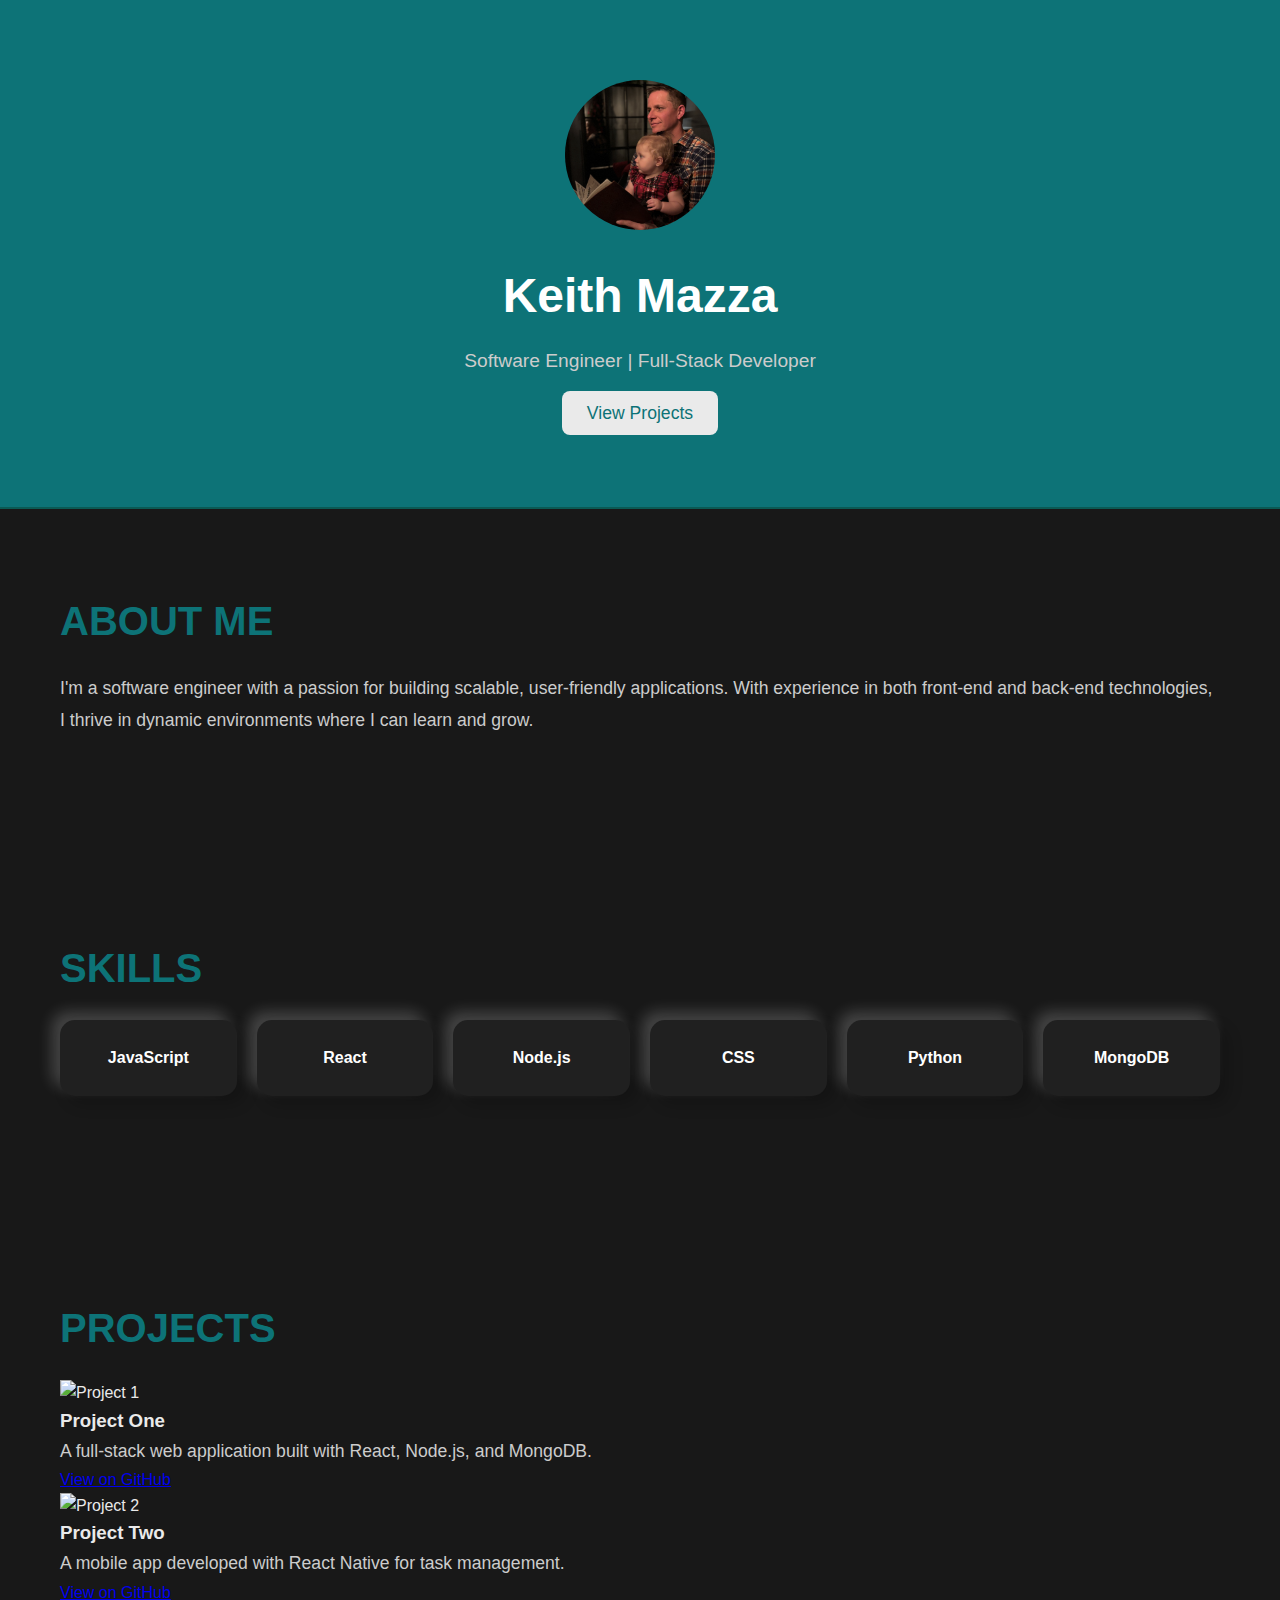
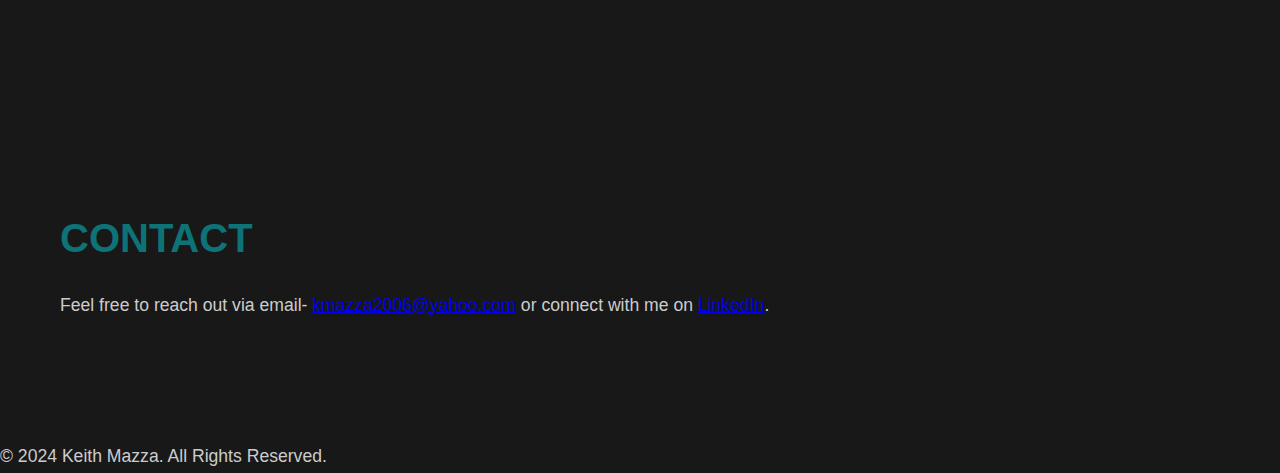
==== index.html @ c9e20793 "update" ====
<!DOCTYPE html>
<html lang="en">
<head>
  <meta charset="UTF-8">
  <meta name="viewport" content="width=device-width, initial-scale=1.0">
  <title>Keith Mazza- Software Engineer Portfolio</title>
  <link rel="stylesheet" href="styles.css">
</head>
<body>
  <!-- Header Section -->
  <header>
    <div class="container">
      <img src="mikayla and I.jpg" alt="Profile Picture" class="profile-pic">
      <h1>Keith Mazza</h1>
      <p class="tagline">Software Engineer | Full-Stack Developer</p>
      <a href="#projects" class="cta-button">View Projects</a>
    </div>
  </header>

  <!-- About Section -->
  <section id="about" class="section">
    <div class="container">
      <h2>About Me</h2>
      <p>I'm a software engineer with a passion for building scalable, user-friendly applications. With experience in both front-end and back-end technologies, I thrive in dynamic environments where I can learn and grow.</p>
    </div>
  </section>

  <!-- Skills Section -->
  <section id="skills" class="section">
    <div class="container">
      <h2>Skills</h2>
      <div class="skills-grid">
        <div class="skill">JavaScript</div>
        <div class="skill">React</div>
        <div class="skill">Node.js</div>
        <div class="skill">CSS</div>
        <div class="skill">Python</div>
        <div class="skill">MongoDB</div>
      </div>
    </div>
  </section>

  <!-- Projects Section -->
  <section id="projects" class="section">
    <div class="container">
      <h2>Projects</h2>
      <div class="projects-grid">
        <!-- Project 1 -->
        <div class="project-card">
          <img src="images/project1.jpg" alt="Project 1">
          <h3>Project One</h3>
          <p>A full-stack web application built with React, Node.js, and MongoDB.</p>
          <a href="https://github.com/kmazza-hub/se_project_spots" target="_blank">View on GitHub</a>
        </div>
        <!-- Project 2 -->
        <div class="project-card">
          <img src="images/project2.jpg" alt="Project 2">
          <h3>Project Two</h3>
          <p>A mobile app developed with React Native for task management.</p>
          <a href="https://github.com/kmazza-hub/se_project_coffeeshop" target="_blank">View on GitHub</a>
        </div>
      </div>
    </div>
  </section>

  <!-- Contact Section -->
  <section id="contact" class="section">
    <div class="container">
      <h2>Contact</h2>
      <p>Feel free to reach out via email- <a href="mailto:kmazza2006@yahoo.com">kmazza2006@yahoo.com</a> or connect with me on <a href="https://www.linkedin.com/in/keith-mazza" target="_blank">LinkedIn</a>.</p>
    </div>
  </section>

  <!-- Footer -->
  <footer>
    <p>&copy; 2024 Keith Mazza. All Rights Reserved.</p>
  </footer>
</body>
</html>
---- styles.css ----
/* General Reset */
* {
    margin: 0;
    padding: 0;
    box-sizing: border-box;
  }
  
  body {
    font-family: 'Roboto', sans-serif;
    background: #181818; /* Deep grayish black background */
    color: #eaeaea; /* Light gray text for contrast */
    line-height: 1.6;
  }
  
  /* Container for consistent layout */
  .container {
    width: 100%;
    max-width: 1200px;
    margin: 0 auto;
    padding: 0 20px;
  }
  
  /* Header Section */
  header {
    text-align: center;
    background-color: #0d7377; /* Cool teal for tech feel */
    color: white;
    padding: 80px 0;
    border-bottom: 2px solid #0a5a54;
  }
  
  header .profile-pic {
    border-radius: 50%;
    width: 150px;
    height: 150px;
    object-fit: cover;
    margin-bottom: 20px;
    transition: transform 0.3s ease;
  }
  
  header h1 {
    font-size: 3rem;
    margin-bottom: 10px;
    font-weight: bold;
  }
  
  header .tagline {
    font-size: 1.2rem;
    margin-bottom: 20px;
  }
  
  header .cta-button {
    padding: 12px 25px;
    background-color: #eaeaea;
    color: #0d7377; /* Cool teal text */
    font-size: 1.1rem;
    text-decoration: none;
    border-radius: 8px;
    transition: background-color 0.3s, transform 0.3s;
  }
  
  header .cta-button:hover {
    background-color: #0d7377;
    color: white;
    transform: scale(1.1); /* Slightly grows on hover */
  }
  
  /* Section Styles */
  .section {
    padding: 80px 0;
    background-color: #181818; /* Dark background */
    margin-bottom: 40px;
  }
  
  h2 {
    font-size: 2.5rem;
    margin-bottom: 20px;
    color: #0d7377; /* Teal accent for headings */
    text-transform: uppercase;
    font-weight: 700;
  }
  
  p {
    font-size: 1.1rem;
    line-height: 1.8;
    color: #ccc; /* Light grey text */
  }
  
  /* Skills Grid with neumorphism effect */
  .skills-grid {
    display: grid;
    grid-template-columns: repeat(auto-fill, minmax(150px, 1fr));
    gap: 20px;
  }
  
  .skill {
    background-color: #202020; /* Dark grey background */
    color: white;
    padding: 25px;
    text-align: center;
    border-radius: 15px;
    box-shadow: 8px 8px 15px rgba(0, 0, 0, 0.2), -8px -8px 15px rgba(255, 255, 255, 0.2); /* Neumorphism effect */
    font-weight: bold;
    transition: all 0.3s ease;
  }
  
  .skill:hover {
    transform: translateY(-10px);
    box-shadow: 12px 12px 20px rgba(0, 0, 0, 0.2), -12px -12px 20px rgba(255, 255, 255, 0.2); /* Raised effect */
  }
  
  /* Projects Grid with subtle shadow and transition */
  .projects-grid {
    display: grid;
  }
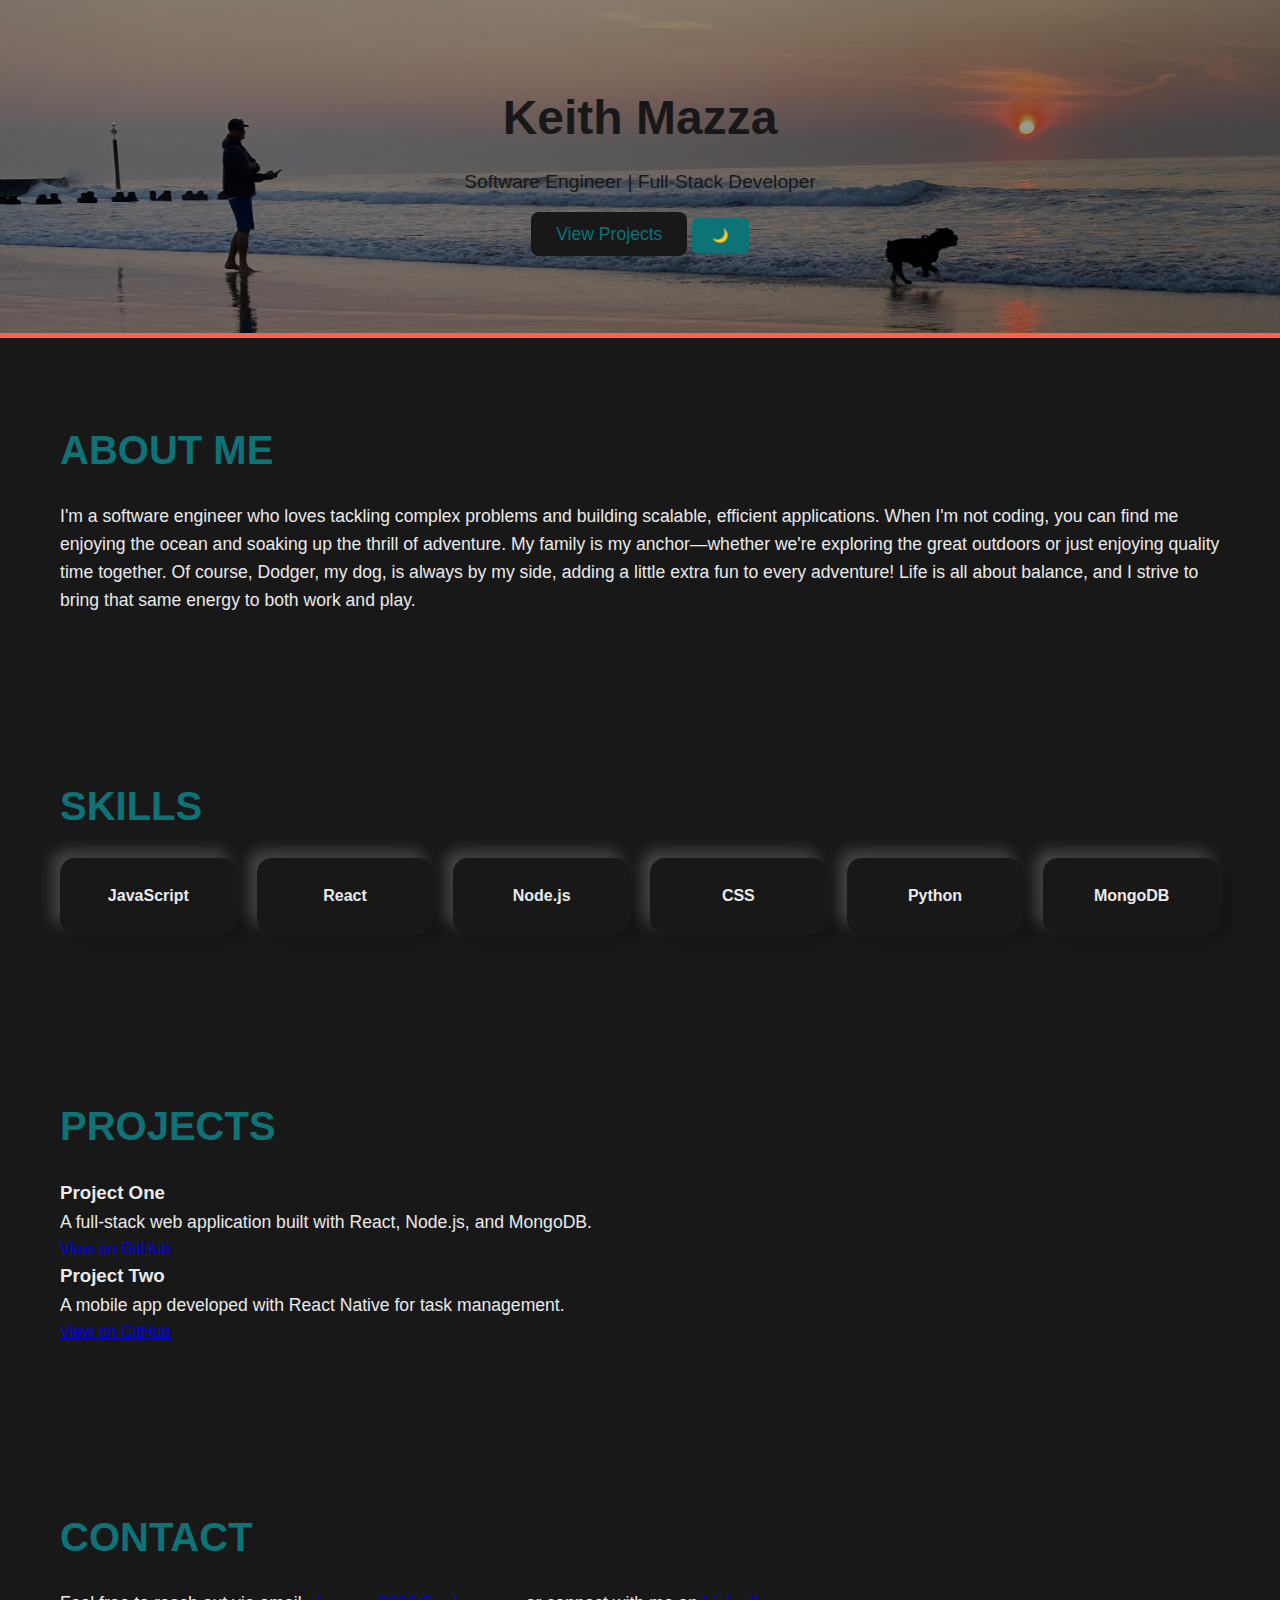
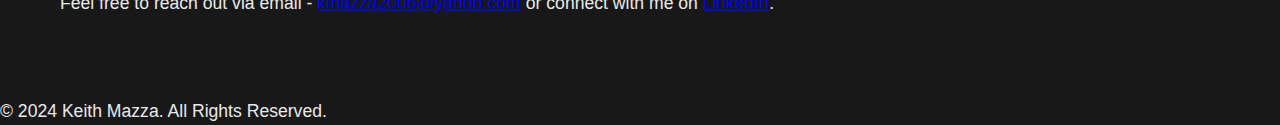
==== commit 40d5ccfa: "updated profile" ====
--- a/index.html
+++ b/index.html
@@ -1,79 +1,103 @@
 <!DOCTYPE html>
 <html lang="en">
-<head>
-  <meta charset="UTF-8">
-  <meta name="viewport" content="width=device-width, initial-scale=1.0">
-  <title>Keith Mazza- Software Engineer Portfolio</title>
-  <link rel="stylesheet" href="styles.css">
-</head>
-<body>
-  <!-- Header Section -->
-  <header>
-    <div class="container">
-      <img src="mikayla and I.jpg" alt="Profile Picture" class="profile-pic">
-      <h1>Keith Mazza</h1>
-      <p class="tagline">Software Engineer | Full-Stack Developer</p>
-      <a href="#projects" class="cta-button">View Projects</a>
-    </div>
-  </header>
+  <head>
+    <meta charset="UTF-8" />
+    <meta name="viewport" content="width=device-width, initial-scale=1.0" />
+    <title>Keith Mazza - Software Engineer Portfolio</title>
+    <link rel="stylesheet" href="styles.css" />
+  </head>
+  <body class="dark-theme">
+    <!-- Header Section -->
+    <header>
+      <div class="container">
+        <h1>Keith Mazza</h1>
+        <p class="tagline">Software Engineer | Full-Stack Developer</p>
+        <a href="#projects" class="cta-button">View Projects</a>
+        <button id="theme-toggle" class="theme-toggle">🌙</button>
+      </div>
+    </header>
 
-  <!-- About Section -->
-  <section id="about" class="section">
-    <div class="container">
-      <h2>About Me</h2>
-      <p>I'm a software engineer with a passion for building scalable, user-friendly applications. With experience in both front-end and back-end technologies, I thrive in dynamic environments where I can learn and grow.</p>
-    </div>
-  </section>
+    <!-- About Section -->
+    <section id="about" class="section">
+      <div class="container">
+        <h2>About Me</h2>
+        <p>
+          I'm a software engineer who loves tackling complex problems and
+          building scalable, efficient applications. When I'm not coding, you
+          can find me enjoying the ocean and soaking up the thrill of adventure.
+          My family is my anchor—whether we're exploring the great outdoors or
+          just enjoying quality time together. Of course, Dodger, my dog, is
+          always by my side, adding a little extra fun to every adventure! Life
+          is all about balance, and I strive to bring that same energy to both
+          work and play.
+        </p>
+      </div>
+    </section>
 
-  <!-- Skills Section -->
-  <section id="skills" class="section">
-    <div class="container">
-      <h2>Skills</h2>
-      <div class="skills-grid">
-        <div class="skill">JavaScript</div>
-        <div class="skill">React</div>
-        <div class="skill">Node.js</div>
-        <div class="skill">CSS</div>
-        <div class="skill">Python</div>
-        <div class="skill">MongoDB</div>
-      </div>
-    </div>
-  </section>
-
-  <!-- Projects Section -->
-  <section id="projects" class="section">
-    <div class="container">
-      <h2>Projects</h2>
-      <div class="projects-grid">
-        <!-- Project 1 -->
-        <div class="project-card">
-          <img src="images/project1.jpg" alt="Project 1">
-          <h3>Project One</h3>
-          <p>A full-stack web application built with React, Node.js, and MongoDB.</p>
-          <a href="https://github.com/kmazza-hub/se_project_spots" target="_blank">View on GitHub</a>
-        </div>
-        <!-- Project 2 -->
-        <div class="project-card">
-          <img src="images/project2.jpg" alt="Project 2">
-          <h3>Project Two</h3>
-          <p>A mobile app developed with React Native for task management.</p>
-          <a href="https://github.com/kmazza-hub/se_project_coffeeshop" target="_blank">View on GitHub</a>
+    <!-- Skills Section -->
+    <section id="skills" class="section">
+      <div class="container">
+        <h2>Skills</h2>
+        <div class="skills-grid">
+          <div class="skill">JavaScript</div>
+          <div class="skill">React</div>
+          <div class="skill">Node.js</div>
+          <div class="skill">CSS</div>
+          <div class="skill">Python</div>
+          <div class="skill">MongoDB</div>
         </div>
       </div>
-    </div>
-  </section>
+    </section>
 
-  <!-- Contact Section -->
-  <section id="contact" class="section">
-    <div class="container">
-      <h2>Contact</h2>
-      <p>Feel free to reach out via email- <a href="mailto:kmazza2006@yahoo.com">kmazza2006@yahoo.com</a> or connect with me on <a href="https://www.linkedin.com/in/keith-mazza" target="_blank">LinkedIn</a>.</p>
-    </div>
-  </section>
+    <!-- Projects Section -->
+    <section id="projects" class="section">
+      <div class="container">
+        <h2>Projects</h2>
+        <div class="projects-grid">
+          <div class="project-card">
+            <h3>Project One</h3>
+            <p>
+              A full-stack web application built with React, Node.js, and
+              MongoDB.
+            </p>
+            <a
+              href="https://github.com/kmazza-hub/se_project_spots"
+              target="_blank"
+              >View on GitHub</a
+            >
+          </div>
+          <div class="project-card">
+            <h3>Project Two</h3>
+            <p>A mobile app developed with React Native for task management.</p>
+            <a
+              href="https://github.com/kmazza-hub/se_project_coffeeshop"
+              target="_blank"
+              >View on GitHub</a
+            >
+          </div>
+        </div>
+      </div>
+    </section>
 
-  <!-- Footer -->
-  <footer>
-    <p>&copy; 2024 Keith Mazza. All Rights Reserved.</p>
-  </footer>
-</body>
+    <!-- Contact Section -->
+    <section id="contact" class="section">
+      <div class="container">
+        <h2>Contact</h2>
+        <p>
+          Feel free to reach out via email -
+          <a href="mailto:kmazza2006@yahoo.com">kmazza2006@yahoo.com</a> or
+          connect with me on
+          <a href="https://www.linkedin.com/in/keith-mazza" target="_blank"
+            >LinkedIn</a
+          >.
+        </p>
+      </div>
+    </section>
+
+    <!-- Footer -->
+    <footer>
+      <p>&copy; 2024 Keith Mazza. All Rights Reserved.</p>
+    </footer>
+    <script src="script.js"></script>
+  </body>
 </html>
--- a/styles.css
+++ b/styles.css
@@ -1,116 +1,149 @@
 /* General Reset */
 * {
-    margin: 0;
-    padding: 0;
-    box-sizing: border-box;
-  }
-  
-  body {
-    font-family: 'Roboto', sans-serif;
-    background: #181818; /* Deep grayish black background */
-    color: #eaeaea; /* Light gray text for contrast */
-    line-height: 1.6;
-  }
-  
-  /* Container for consistent layout */
-  .container {
-    width: 100%;
-    max-width: 1200px;
-    margin: 0 auto;
-    padding: 0 20px;
-  }
-  
-  /* Header Section */
-  header {
-    text-align: center;
-    background-color: #0d7377; /* Cool teal for tech feel */
-    color: white;
-    padding: 80px 0;
-    border-bottom: 2px solid #0a5a54;
-  }
-  
-  header .profile-pic {
-    border-radius: 50%;
-    width: 150px;
-    height: 150px;
-    object-fit: cover;
-    margin-bottom: 20px;
-    transition: transform 0.3s ease;
-  }
-  
-  header h1 {
-    font-size: 3rem;
-    margin-bottom: 10px;
-    font-weight: bold;
-  }
-  
-  header .tagline {
-    font-size: 1.2rem;
-    margin-bottom: 20px;
-  }
-  
-  header .cta-button {
-    padding: 12px 25px;
-    background-color: #eaeaea;
-    color: #0d7377; /* Cool teal text */
-    font-size: 1.1rem;
-    text-decoration: none;
-    border-radius: 8px;
-    transition: background-color 0.3s, transform 0.3s;
-  }
-  
-  header .cta-button:hover {
-    background-color: #0d7377;
-    color: white;
-    transform: scale(1.1); /* Slightly grows on hover */
-  }
-  
-  /* Section Styles */
-  .section {
-    padding: 80px 0;
-    background-color: #181818; /* Dark background */
-    margin-bottom: 40px;
-  }
-  
-  h2 {
-    font-size: 2.5rem;
-    margin-bottom: 20px;
-    color: #0d7377; /* Teal accent for headings */
-    text-transform: uppercase;
-    font-weight: 700;
-  }
-  
-  p {
-    font-size: 1.1rem;
-    line-height: 1.8;
-    color: #ccc; /* Light grey text */
-  }
-  
-  /* Skills Grid with neumorphism effect */
-  .skills-grid {
-    display: grid;
-    grid-template-columns: repeat(auto-fill, minmax(150px, 1fr));
-    gap: 20px;
-  }
-  
-  .skill {
-    background-color: #202020; /* Dark grey background */
-    color: white;
-    padding: 25px;
-    text-align: center;
-    border-radius: 15px;
-    box-shadow: 8px 8px 15px rgba(0, 0, 0, 0.2), -8px -8px 15px rgba(255, 255, 255, 0.2); /* Neumorphism effect */
-    font-weight: bold;
-    transition: all 0.3s ease;
-  }
-  
-  .skill:hover {
-    transform: translateY(-10px);
-    box-shadow: 12px 12px 20px rgba(0, 0, 0, 0.2), -12px -12px 20px rgba(255, 255, 255, 0.2); /* Raised effect */
-  }
-  
-  /* Projects Grid with subtle shadow and transition */
-  .projects-grid {
-    display: grid;
-  }
-  +  margin: 0;
+  padding: 0;
+  box-sizing: border-box;
+}
+
+body {
+  font-family: "Roboto", sans-serif;
+  background-color: var(--bg-color);
+  color: var(--text-color);
+  line-height: 1.6;
+}
+
+/* Theme Variables */
+.light-theme {
+  --bg-color: #ffffff;
+  --text-color: #000000;
+  --accent-color: #0d7377;
+  --secondary-color: #ffa500; /* Light orange accent */
+}
+
+.dark-theme {
+  --bg-color: #181818;
+  --text-color: #eaeaea;
+  --accent-color: #0d7377;
+  --secondary-color: #ff6347; /* Tomato color */
+}
+
+/* Container for consistent layout */
+.container {
+  width: 100%;
+  max-width: 1200px;
+  margin: 0 auto;
+  padding: 0 20px;
+}
+
+/* Header Section */
+header {
+  text-align: center;
+  color: var(--bg-color);
+  padding: 80px 0;
+  border-bottom: 5px solid var(--secondary-color);
+  background-image: url("assets/background.jpg"); /* Reference the background image */
+  background-size: cover; /* Make sure the image covers the header */
+  background-position: center center; /* Center the image */
+  position: relative;
+}
+
+header::before {
+  content: "";
+  position: absolute;
+  top: 0;
+  left: 0;
+  right: 0;
+  bottom: 0;
+  background-color: rgba(
+    0,
+    0,
+    0,
+    0.4
+  ); /* Dark overlay to improve text contrast */
+  z-index: 1;
+}
+
+header h1 {
+  font-size: 3rem;
+  margin-bottom: 10px;
+  z-index: 2;
+  position: relative;
+}
+
+header .tagline {
+  font-size: 1.2rem;
+  z-index: 2;
+  position: relative;
+}
+
+header .cta-button {
+  padding: 12px 25px;
+  background-color: var(--bg-color);
+  color: var(--accent-color);
+  font-size: 1.1rem;
+  text-decoration: none;
+  border-radius: 8px;
+  transition: background-color 0.3s, transform 0.3s;
+  z-index: 2;
+  position: relative;
+}
+
+header .cta-button:hover {
+  background-color: var(--accent-color);
+  color: var(--bg-color);
+}
+
+header .theme-toggle {
+  margin-top: 20px;
+  padding: 10px 20px;
+  background-color: var(--accent-color);
+  color: var(--bg-color);
+  border: none;
+  border-radius: 5px;
+  cursor: pointer;
+  z-index: 2;
+  position: relative;
+}
+
+header .theme-toggle:hover {
+  background-color: var(--bg-color);
+  color: var(--accent-color);
+}
+
+/* Section Styles */
+.section {
+  padding: 80px 0;
+}
+
+h2 {
+  font-size: 2.5rem;
+  margin-bottom: 20px;
+  color: var(--accent-color);
+  text-transform: uppercase;
+}
+
+p {
+  font-size: 1.1rem;
+}
+
+/* Skills Grid */
+.skills-grid {
+  display: grid;
+  grid-template-columns: repeat(auto-fill, minmax(150px, 1fr));
+  gap: 20px;
+}
+
+.skill {
+  background-color: var(--bg-color);
+  padding: 25px;
+  text-align: center;
+  border-radius: 15px;
+  font-weight: bold;
+  box-shadow: 8px 8px 15px rgba(0, 0, 0, 0.2),
+    -8px -8px 15px rgba(255, 255, 255, 0.2);
+}
+
+/* Projects Grid */
+.projects-grid {
+  display: grid;
+}
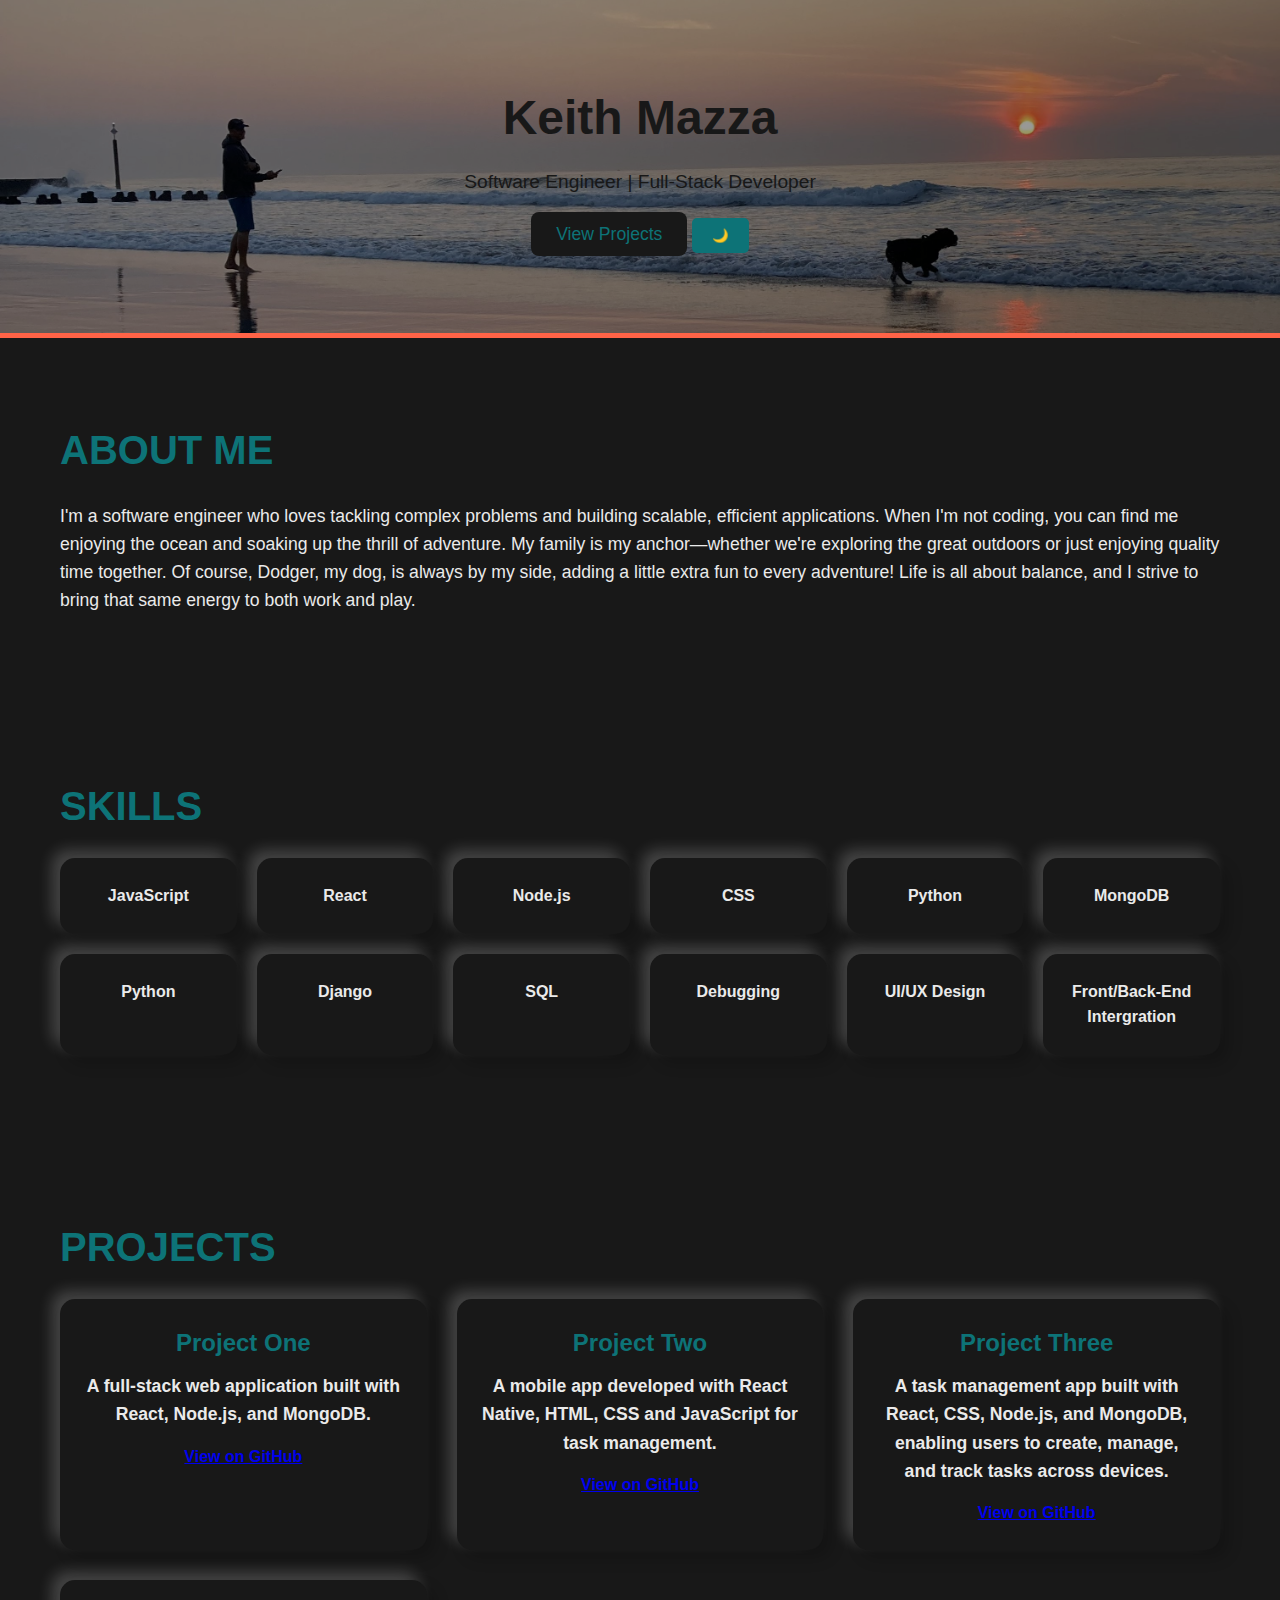
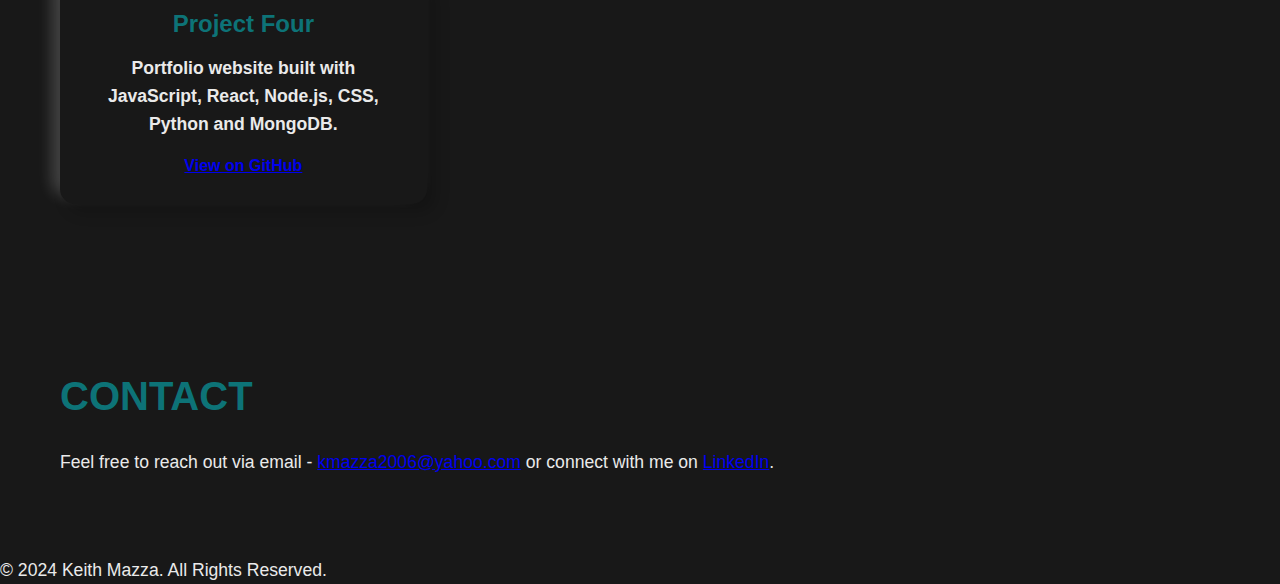
==== commit 052190fc: "updated portfolio" ====
--- a/index.html
+++ b/index.html
@@ -45,6 +45,12 @@
           <div class="skill">CSS</div>
           <div class="skill">Python</div>
           <div class="skill">MongoDB</div>
+          <div class="skill">Python</div>
+          <div class="skill">Django</div>
+          <div class="skill">SQL</div>
+          <div class="skill">Debugging</div>
+          <div class="skill">UI/UX Design</div>
+          <div class="skill">Front/Back-End Intergration</div>
         </div>
       </div>
     </section>
@@ -68,10 +74,35 @@
           </div>
           <div class="project-card">
             <h3>Project Two</h3>
-            <p>A mobile app developed with React Native for task management.</p>
+            <p>
+              A mobile app developed with React Native, HTML, CSS and JavaScript
+              for task management.
+            </p>
             <a
               href="https://github.com/kmazza-hub/se_project_coffeeshop"
               target="_blank"
+              >View on GitHub</a
+            >
+          </div>
+          <div class="project-card">
+            <h3>Project Three</h3>
+            <p>
+              A task management app built with React, CSS, Node.js, and MongoDB,
+              enabling users to create, manage, and track tasks across devices.
+            </p>
+            <a
+              href="https://github.com/kmazza-hub/se_project_todo-app"
+              target="_blank"
+              >View on GitHub</a
+            >
+          </div>
+          <div class="project-card">
+            <h3>Project Four</h3>
+            <p>
+              Portfolio website built with JavaScript, React, Node.js, CSS,
+              Python and MongoDB.
+            </p>
+            <a href="https://github.com/kmazza-hub/My_portfolio" target="_blank"
               >View on GitHub</a
             >
           </div>
--- a/styles.css
+++ b/styles.css
@@ -141,9 +141,52 @@
   font-weight: bold;
   box-shadow: 8px 8px 15px rgba(0, 0, 0, 0.2),
     -8px -8px 15px rgba(255, 255, 255, 0.2);
+  cursor: pointer;
 }
 
 /* Projects Grid */
 .projects-grid {
   display: grid;
+  grid-template-columns: repeat(auto-fill, minmax(300px, 1fr));
+  gap: 30px;
+  transition: all 0.3s ease-in-out;
 }
+
+.project-card {
+  background-color: var(--bg-color);
+  padding: 25px;
+  text-align: center;
+  border-radius: 15px;
+  font-weight: bold;
+  box-shadow: 8px 8px 15px rgba(0, 0, 0, 0.2),
+    -8px -8px 15px rgba(255, 255, 255, 0.2);
+  cursor: pointer;
+}
+
+.project-card:hover {
+  transform: translateY(-10px);
+  box-shadow: 0 8px 16px rgba(0, 0, 0, 0.3);
+}
+
+.project-card h3 {
+  font-size: 1.5rem;
+  color: var(--accent-color);
+  margin-bottom: 10px;
+}
+
+.project-card p {
+  font-size: 1.1rem;
+  color: var(--text-color);
+  margin-bottom: 15px;
+}
+
+.project-card .project-link {
+  font-size: 1.1rem;
+  color: var(--accent-color);
+  text-decoration: none;
+  transition: color 0.3s ease;
+}
+
+.project-card .project-link:hover {
+  color: var(--secondary-color);
+}
